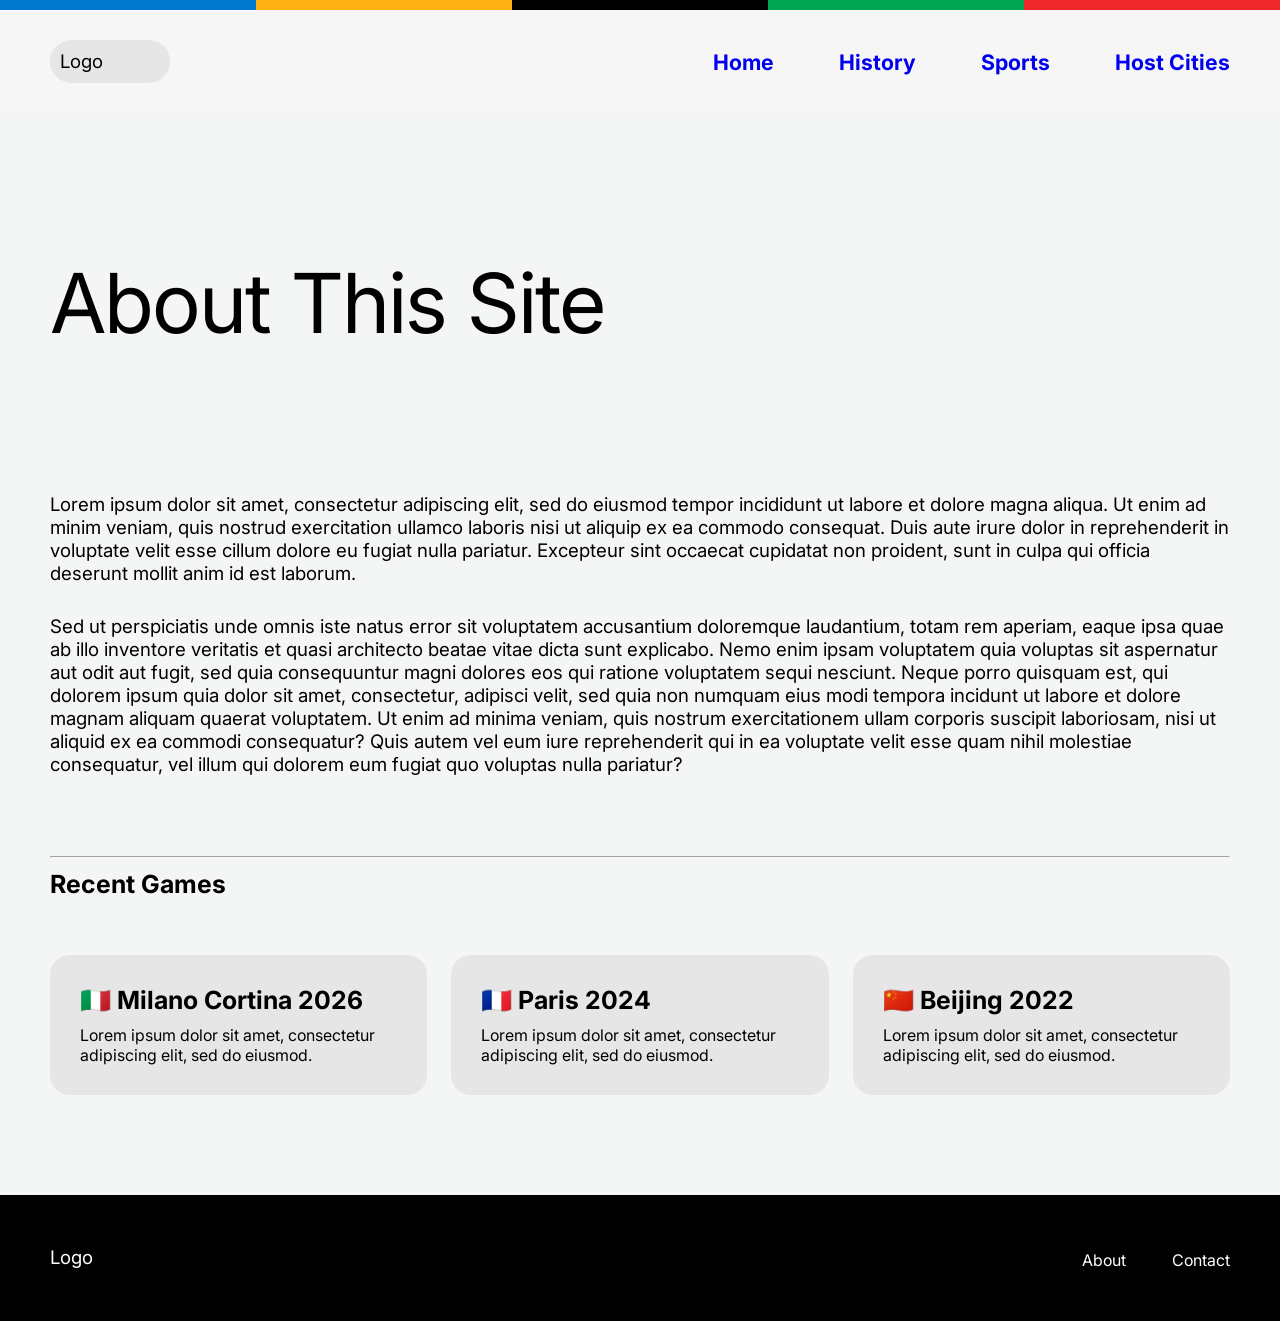
==== about.html @ b589bd87 "Initial commit" ====
<!DOCTYPE html>
<html lang="en">
<head>
  <link rel="stylesheet" type="text/css" href="styles.css">
  <meta charset="UTF-8">
  <title>Title</title>
</head>
<body>
<section class="top-brand-line">
  <div id="brand-color-1"></div>
  <div id="brand-color-2"></div>
  <div id="brand-color-3"></div>
  <div id="brand-color-4"></div>
  <div id="brand-color-5"></div>
</section>
<header>
  <div id="logo">
    <p>Logo</p>
  </div>
  <div>
    <nav class="main-navigation">
      <a href="index.html">Home</a>
      <a href="history.html">History</a>
      <a href="sports.html">Sports</a>
      <a href="host-cities.html">Host Cities</a>
    </nav>
  </div>
</header>
<main>
  <section class="page-title-area">
    <h1 class="page-title">About This Site</h1>
  </section>
  <section class="post-content">
    <p class="post-content-text-paragraph">Lorem ipsum dolor sit amet, consectetur adipiscing elit, sed do eiusmod tempor incididunt ut labore et dolore magna aliqua. Ut enim ad minim veniam, quis nostrud exercitation ullamco laboris nisi ut aliquip ex ea commodo consequat. Duis aute irure dolor in reprehenderit in voluptate velit esse cillum dolore eu fugiat nulla pariatur. Excepteur sint occaecat cupidatat non proident, sunt in culpa qui officia deserunt mollit anim id est laborum.</p>
    <p class="post-content-text-paragraph">Sed ut perspiciatis unde omnis iste natus error sit voluptatem accusantium doloremque laudantium, totam rem aperiam, eaque ipsa quae ab illo inventore veritatis et quasi architecto beatae vitae dicta sunt explicabo. Nemo enim ipsam voluptatem quia voluptas sit aspernatur aut odit aut fugit, sed quia consequuntur magni dolores eos qui ratione voluptatem sequi nesciunt. Neque porro quisquam est, qui dolorem ipsum quia dolor sit amet, consectetur, adipisci velit, sed quia non numquam eius modi tempora incidunt ut labore et dolore magnam aliquam quaerat voluptatem. Ut enim ad minima veniam, quis nostrum exercitationem ullam corporis suscipit laboriosam, nisi ut aliquid ex ea commodi consequatur? Quis autem vel eum iure reprehenderit qui in ea voluptate velit esse quam nihil molestiae consequatur, vel illum qui dolorem eum fugiat quo voluptas nulla pariatur?</p>
  </section>
  <hr>
  <h3>Recent Games</h3>
  <section id="recent-games-section">
    <div class="recent-games-card">
      <h3>🇮🇹 Milano Cortina 2026</h3>
      <p>Lorem ipsum dolor sit amet, consectetur adipiscing elit, sed do eiusmod.</p>
    </div>
    <div class="recent-games-card">
      <h3>🇫🇷 Paris 2024</h3>
      <p>Lorem ipsum dolor sit amet, consectetur adipiscing elit, sed do eiusmod.</p>
    </div>
    <div class="recent-games-card">
      <h3>🇨🇳 Beijing 2022</h3>
      <p>Lorem ipsum dolor sit amet, consectetur adipiscing elit, sed do eiusmod.</p>
    </div>
  </section>
</main>
<footer>
  <div>
    <p>Logo</p>
  </div>
  <div></div>
  <nav>
    <a class="footer-link" href="about.html">About</a>
    <a class="footer-link" href="contact.html">Contact</a>
  </nav>
  </div>
</footer>
</body>
</html>
---- styles.css ----
@font-face {
    font-family: "Inter";
    src: url('assets/Inter_18pt-Bold.ttf');
    font-weight: 700;
}

@font-face {
    font-family: "Inter";
    src: url('assets/Inter_18pt-Regular.ttf');
    font-weight: 400;
}

@font-face {
    font-family: "Inter";
    src: url('assets/Inter_18pt-Thin.ttf');
    font-weight: 200;
}

body {
    font-family: Inter;
    font-size: 16pt;
    margin: 0;
    background-color: #f4f5f5;
}

h3{
    margin: 0px;
}

p{
    font-size: 14pt;
    margin: 0;
}

a{
    text-decoration: none;
}

hr{
    border-color: #F6F6F6;
}

main{
    padding-left: 50px;
    padding-right: 50px;
}

#logo p{
    background-color: #e6e6e6;
    border-radius: 100px;
    width: 100px;
    padding: 10px 10px 10px 10px;
}

.highlighted-content-cards {
    display: grid;
    grid-template-columns: repeat(3, 1fr);
    grid-template-rows: 1fr;
    grid-column-gap: 24px;
    margin-bottom: 100px;
}

.card{
    background-color: #ffffff;
    border-radius: 20px;
    padding: 20px;
    flex: 1;
    display: flex;
    flex-direction: column;
}

.card-image-placeholder{
    background-color: #e6e6e6;
    height: 200px;
    border-radius: 12px;
    display: flex;
    align-items: center;
    justify-content: center;
    font-weight: 700;
    font-size: 1.1rem;
}

.card-title{
    font-size: 1.25rem;
    font-weight: 700;
    margin: 20px 0 10px 0;
    width: 70%;
}

.card-description{
    font-size: 0.95rem;
    color: #111;
    line-height: 1.4;
    margin: 0;
}

.card-content {
    flex-grow: 1; /* Pushes the footer down if descriptions are unequal lengths */
    margin-bottom: 20px;
}

.card-meta p{
    color: #888888;
    margin: 2px 0;
    font-size: 0.95rem;
}

header{
    background-color: #F6F6F6;
    padding: 30px 50px;
    display: flex;
    align-items: center;
    justify-content: space-between;
}

footer{
    background-color: black;
    padding: 50px 50px 50px 50px;
    display: flex;
    align-items: center;
    justify-content: space-between;
    color: white;
}

.footer-link{
    font-size: 12pt;
    color: white;
    margin-left: 40px;
}

.main-navigation{
    font-size: 16pt;
    font-weight: 700;
}

.main-navigation a{
    margin-left: 60px;
}

.main-navigation a:visited {
    text-decoration: none;
    color: black;
}

.main-navigation a:hover {
    text-decoration: none;
    color: gray;
}

.top-brand-line{
    display: flex;
    height: 10px;
}

#brand-color-1{
    background-color: #0078D0;
    width: 20%;
}

#brand-color-2{
    background-color: #FFB114;
    width: 20%;
}

#brand-color-3{
    background-color: #000000;
    width: 20%;
}

#brand-color-4{
    background-color: #00A651;
    width: 20%;
}

#brand-color-5{
    background-color: #F0282D;
    width: 20%;
}

#front-page-hero-text{
    font-size: 76pt;
    width: 70%;
    margin-top: 30px;
    margin-bottom: 60px;
    font-weight: 400;
    letter-spacing: -2px;
}

.front-page-hero-subtext{
    font-size: 24px;
    margin-bottom: 60px;
}

.front-page-about-section{
    display: grid;
    grid-template-columns: repeat(2, 1fr);
    grid-template-rows: 1fr;
    grid-column-gap: 100px;
    margin-top: 100px;
    margin-bottom: 100px;
    align-items: center;
}

#front-page-about-text p{
    margin-top: 15px;
}

#recent-games-section{
    display: grid;
    grid-template-columns: repeat(3, 1fr);
    grid-template-rows: 1fr;
    grid-column-gap: 24px;
    margin-bottom: 100px;
    margin-top: 56px;
}

.recent-games-card{
    background-color: #e6e6e6;
    border-radius: 20px;
    padding: 30px 30px 30px 30px;
}

.recent-games-card p{
    font-size: 16px;
    margin-top: 10px;
}

.page-title-area{
    margin-right: 50%;
}

.post-title{
    font-size: 62pt;
    font-weight: 400;
    letter-spacing: -2px;
    margin: 30px 0 30px 0;
}

.page-title{
    font-size: 62pt;
    font-weight: 400;
    letter-spacing: -2px;
    margin: 140px 0 140px 0;
}

.page-meta{
    font-size:10pt;
    color: #888888;
    margin-bottom: 30px;
}

.post-content{
    margin-bottom: 80px;
}

.post-content-text-paragraph{
    margin-top: 30px;
}
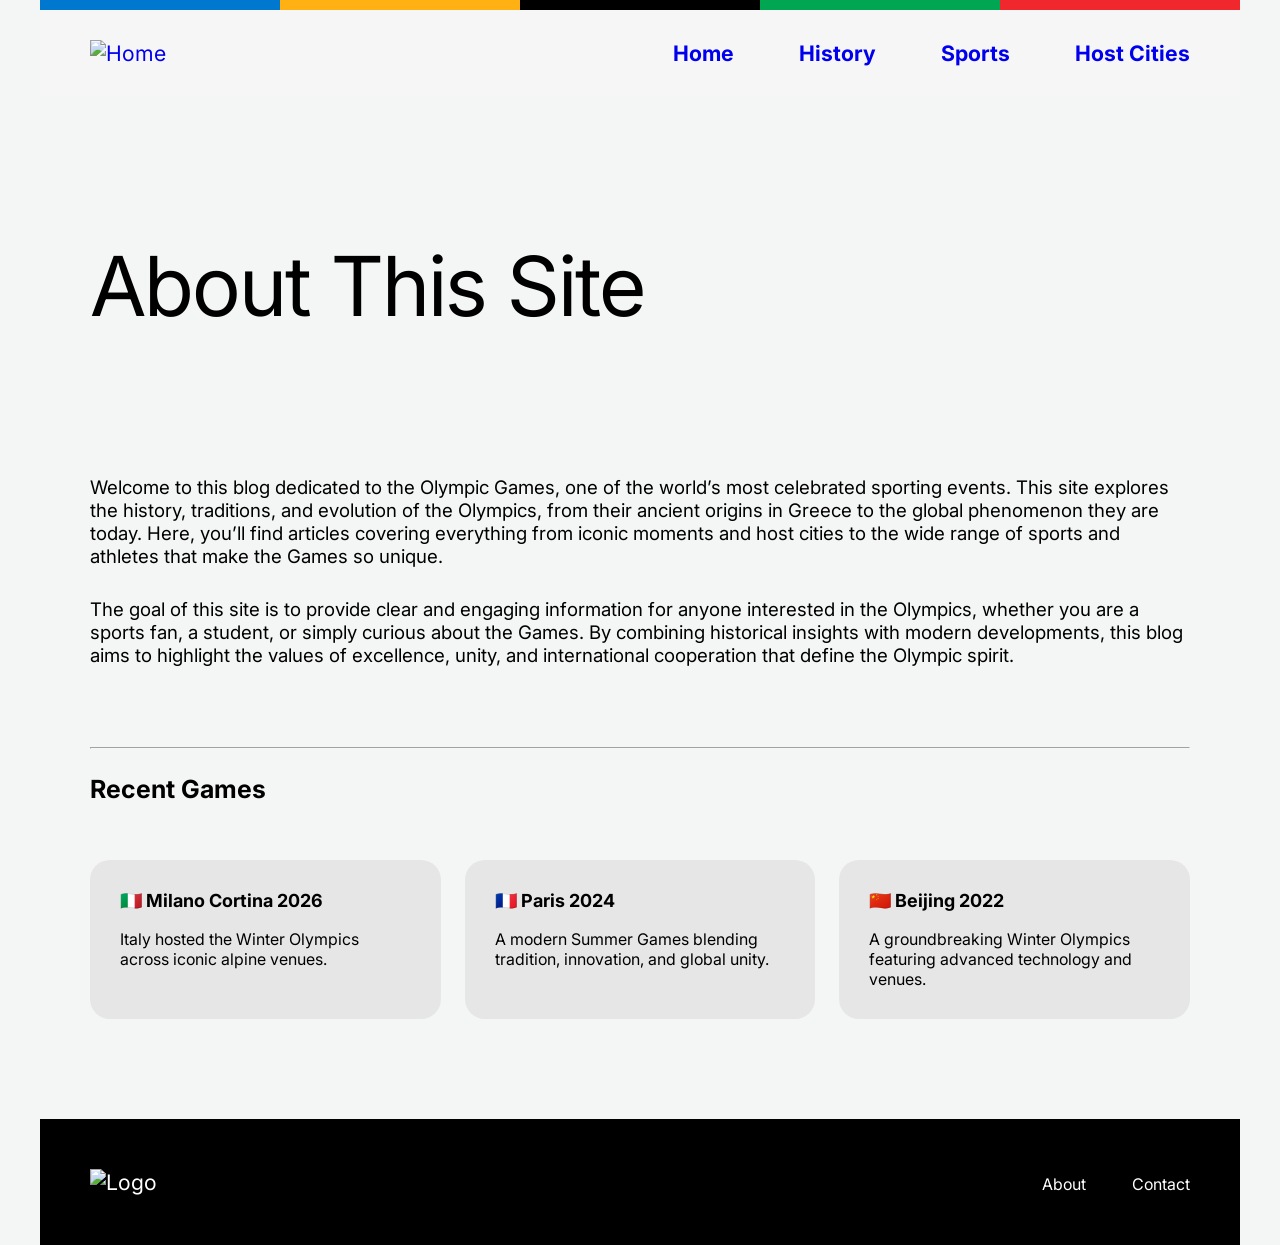
==== commit 100d2d11: "Add files via upload" ====
--- a/about.html
+++ b/about.html
@@ -14,46 +14,49 @@
   <div id="brand-color-5"></div>
 </section>
 <header>
-  <div id="logo">
-    <p>Logo</p>
+  <div id="header-logo">
+    <a href="index.html">
+      <img src="assets/olympic-hub-logo-01.png" alt="Home">
+    </a>
   </div>
-  <div>
-    <nav class="main-navigation">
-      <a href="index.html">Home</a>
-      <a href="history.html">History</a>
-      <a href="sports.html">Sports</a>
-      <a href="host-cities.html">Host Cities</a>
-    </nav>
-  </div>
+
+  <button class="menu-toggle">☰</button>
+
+  <nav class="main-navigation">
+    <a href="index.html">Home</a>
+    <a href="history.html">History</a>
+    <a href="sports.html">Sports</a>
+    <a href="host-cities.html">Host Cities</a>
+  </nav>
 </header>
 <main>
   <section class="page-title-area">
     <h1 class="page-title">About This Site</h1>
   </section>
   <section class="post-content">
-    <p class="post-content-text-paragraph">Lorem ipsum dolor sit amet, consectetur adipiscing elit, sed do eiusmod tempor incididunt ut labore et dolore magna aliqua. Ut enim ad minim veniam, quis nostrud exercitation ullamco laboris nisi ut aliquip ex ea commodo consequat. Duis aute irure dolor in reprehenderit in voluptate velit esse cillum dolore eu fugiat nulla pariatur. Excepteur sint occaecat cupidatat non proident, sunt in culpa qui officia deserunt mollit anim id est laborum.</p>
-    <p class="post-content-text-paragraph">Sed ut perspiciatis unde omnis iste natus error sit voluptatem accusantium doloremque laudantium, totam rem aperiam, eaque ipsa quae ab illo inventore veritatis et quasi architecto beatae vitae dicta sunt explicabo. Nemo enim ipsam voluptatem quia voluptas sit aspernatur aut odit aut fugit, sed quia consequuntur magni dolores eos qui ratione voluptatem sequi nesciunt. Neque porro quisquam est, qui dolorem ipsum quia dolor sit amet, consectetur, adipisci velit, sed quia non numquam eius modi tempora incidunt ut labore et dolore magnam aliquam quaerat voluptatem. Ut enim ad minima veniam, quis nostrum exercitationem ullam corporis suscipit laboriosam, nisi ut aliquid ex ea commodi consequatur? Quis autem vel eum iure reprehenderit qui in ea voluptate velit esse quam nihil molestiae consequatur, vel illum qui dolorem eum fugiat quo voluptas nulla pariatur?</p>
+    <p class="post-content-text-paragraph">Welcome to this blog dedicated to the Olympic Games, one of the world’s most celebrated sporting events. This site explores the history, traditions, and evolution of the Olympics, from their ancient origins in Greece to the global phenomenon they are today. Here, you’ll find articles covering everything from iconic moments and host cities to the wide range of sports and athletes that make the Games so unique.</p>
+    <p class="post-content-text-paragraph">The goal of this site is to provide clear and engaging information for anyone interested in the Olympics, whether you are a sports fan, a student, or simply curious about the Games. By combining historical insights with modern developments, this blog aims to highlight the values of excellence, unity, and international cooperation that define the Olympic spirit.</p>
   </section>
   <hr>
   <h3>Recent Games</h3>
   <section id="recent-games-section">
     <div class="recent-games-card">
       <h3>🇮🇹 Milano Cortina 2026</h3>
-      <p>Lorem ipsum dolor sit amet, consectetur adipiscing elit, sed do eiusmod.</p>
+      <p>Italy hosted the Winter Olympics across iconic alpine venues.</p>
     </div>
     <div class="recent-games-card">
       <h3>🇫🇷 Paris 2024</h3>
-      <p>Lorem ipsum dolor sit amet, consectetur adipiscing elit, sed do eiusmod.</p>
+      <p>A modern Summer Games blending tradition, innovation, and global unity.</p>
     </div>
     <div class="recent-games-card">
       <h3>🇨🇳 Beijing 2022</h3>
-      <p>Lorem ipsum dolor sit amet, consectetur adipiscing elit, sed do eiusmod.</p>
+      <p>A groundbreaking Winter Olympics featuring advanced technology and venues.</p>
     </div>
   </section>
 </main>
 <footer>
-  <div>
-    <p>Logo</p>
+  <div id="footer-logo">
+    <img src="assets/olympic-hub-logo-02.png" alt="Logo">
   </div>
   <div></div>
   <nav>
@@ -62,5 +65,13 @@
   </nav>
   </div>
 </footer>
+<script>
+  const toggle = document.querySelector('.menu-toggle');
+  const nav = document.querySelector('.main-navigation');
+
+  toggle.addEventListener('click', () => {
+    nav.classList.toggle('active');
+  });
+</script>
 </body>
 </html>
--- a/styles.css
+++ b/styles.css
@@ -19,15 +19,17 @@
 body {
     font-family: Inter;
     font-size: 16pt;
+    background-color: #f4f5f5;
+    max-width: 1200px;
+    margin: 0 auto;
+}
+
+p{
+    font-size: 14pt;
     margin: 0;
-    background-color: #f4f5f5;
-}
-
-h3{
-    margin: 0px;
-}
-
-p{
+}
+
+li{
     font-size: 14pt;
     margin: 0;
 }
@@ -61,23 +63,25 @@
 }
 
 .card{
-    background-color: #ffffff;
+    background-color: #e6e6e6;
     border-radius: 20px;
     padding: 20px;
     flex: 1;
     display: flex;
     flex-direction: column;
-}
-
-.card-image-placeholder{
-    background-color: #e6e6e6;
-    height: 200px;
-    border-radius: 12px;
-    display: flex;
-    align-items: center;
-    justify-content: center;
-    font-weight: 700;
-    font-size: 1.1rem;
+    transition: background-color 0.3s ease;
+}
+
+.card-1:hover {
+    background-color: #FFB114;
+}
+
+.card-2:hover {
+    background-color: #00A651;
+}
+
+.card-3:hover {
+    background-color: #0078D0;
 }
 
 .card-title{
@@ -179,7 +183,7 @@
 
 #front-page-hero-text{
     font-size: 76pt;
-    width: 70%;
+    width: 80%;
     margin-top: 30px;
     margin-bottom: 60px;
     font-weight: 400;
@@ -225,8 +229,13 @@
     margin-top: 10px;
 }
 
+.recent-games-card h3{
+    font-size: 18px;
+    margin-top: 0;
+}
+
 .page-title-area{
-    margin-right: 50%;
+    margin-right: 30%;
 }
 
 .post-title{
@@ -255,4 +264,205 @@
 
 .post-content-text-paragraph{
     margin-top: 30px;
+}
+
+#text-only-button{
+    font-size: 14pt;
+    color: #0078D0;
+}
+
+.read-more-button{
+    display: inline-block;
+    background-color: #00A651;
+    color: white;
+    font-size: 12pt;
+    padding: 10px;
+    margin-top: 20px;
+    border-radius: 5px;
+}
+
+.read-more-button:hover{
+    display: inline-block;
+    background-color: #0078D0;
+    color: white;
+    font-size: 12pt;
+    padding: 10px;
+    margin-top: 20px;
+}
+
+#header-logo img{
+    width: 150px;
+    height: auto;
+}
+
+#footer-logo img{
+    width: 200px;
+    height: auto;
+}
+
+.fs-input{
+    background-color: #e6e6e6;
+    width: 100%;
+    border-radius: 100px;
+    border-width: 0;
+    font-size: 16px;
+    padding: 15px 20px;
+    margin-top: 10px;
+}
+
+.fs-button{
+    background-color: #00A651;
+    width: 100%;
+    border-radius: 100px;
+    border-width: 0;
+    font-size: 18px;
+    padding-top: 15px;
+    padding-bottom: 15px;
+    margin-top: 30px;
+}
+
+.fs-label{
+    font-size: 18px;
+}
+
+.fs-field{
+    margin-top: 30px;
+}
+
+.fs-input,
+.fs-button {
+    box-sizing: border-box;
+}
+
+textarea.fs-input {
+    resize: none;
+}
+
+textarea.fs-input {
+    height: 150px;
+    border-radius: 30px;
+}
+
+.contact-form{
+    margin-top: 40px;
+}
+
+.post-image {
+    width: 100%;
+    height: 550px;
+    object-fit: cover;
+    border-radius: 10px;
+}
+
+.card-image {
+    width: 100%;
+    height: 200px;
+    object-fit: cover;
+    border-radius: 10px;
+}
+
+.menu-toggle {
+    display: none;
+    font-size: 28px;
+    background: none;
+    border: none;
+    cursor: pointer;
+}
+
+@media (max-width: 768px) {
+    .highlighted-content-cards,
+    #recent-games-section {
+        grid-template-columns: 1fr;
+    }
+
+    .front-page-about-section {
+        grid-template-columns: 1fr;
+        gap: 30px;
+    }
+
+    #front-page-hero-text {
+        font-size: 56px;
+        width: 80%;
+    }
+
+    .post-title,
+    .page-title {
+        font-size: 36px;
+        margin: 40px 0;
+    }
+
+    .main {
+        padding-left: 20px;
+        padding-right: 20px;
+    }
+
+    .header{
+        padding: 20px;
+        flex-direction: column;
+        align-items: flex-start;
+        gap: 20px;
+    }
+
+    .main-navigation {
+        flex-direction: column;
+        gap: 10px;
+    }
+
+    .main-navigation a {
+        margin-left: 0;
+    }
+
+    .card{
+        margin-bottom: 30px;
+    }
+
+    .recent-games-card{
+        margin-bottom: 30px;
+    }
+
+    .menu-toggle {
+        display: block;
+        z-index: 1001;
+    }
+
+    .main-navigation {
+        position: fixed;
+        top: 0;
+        left: 0;
+        width: 100%;
+        height: auto;
+
+        background-color: white;
+
+        display: flex;
+        flex-direction: column;
+        align-items: center;
+
+        padding: 80px 0px 20px 0px;
+
+        transform: translateY(-100%); /* hidden above screen */
+        transition: transform 0.3s ease;
+
+        z-index: 1000;
+
+        box-shadow: 0 4px 20px rgba(0,0,0,0.2);
+    }
+
+    .main-navigation.active {
+        transform: translateY(0);
+    }
+
+    .header {
+        flex-direction: column;
+        align-items: flex-start;
+    }
+
+    .main-navigation a {
+        margin: 10px 0;
+        font-size: 18px;
+    }
+
+    header {
+        flex-direction: row;
+    }
 }
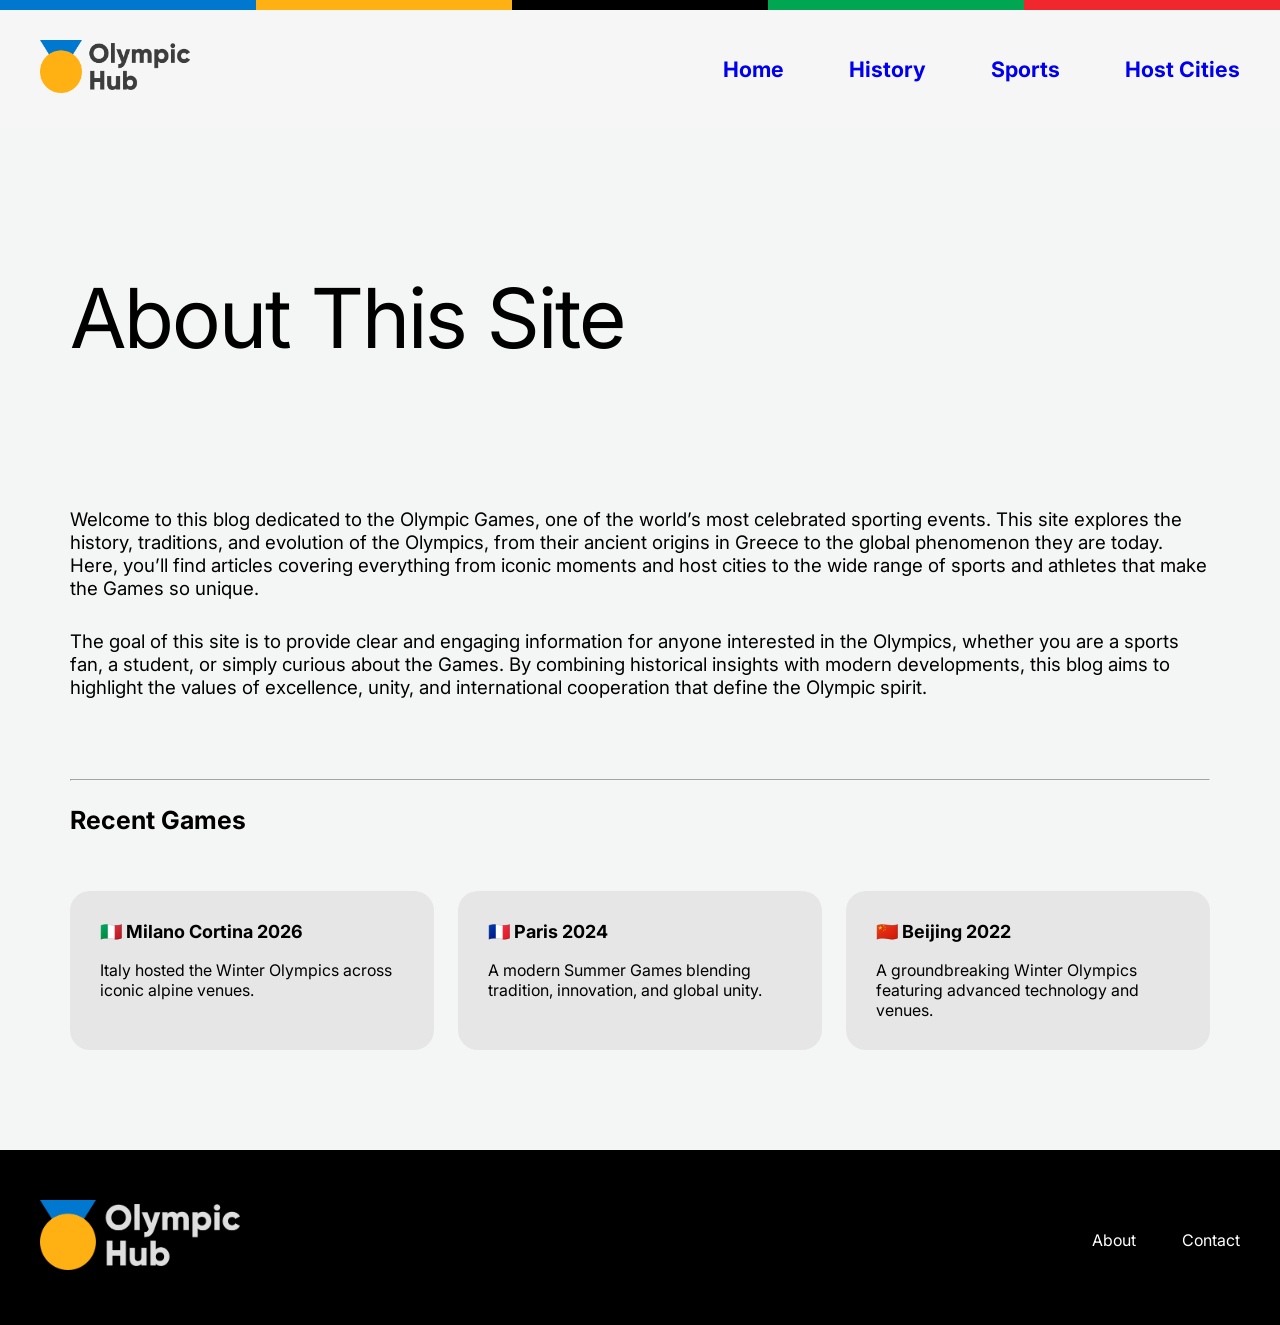
==== commit 26effa75: "Add files via upload" ====
--- a/about.html
+++ b/about.html
@@ -14,6 +14,7 @@
   <div id="brand-color-5"></div>
 </section>
 <header>
+  <div class="container">
   <div id="header-logo">
     <a href="index.html">
       <img src="assets/olympic-hub-logo-01.png" alt="Home">
@@ -28,8 +29,10 @@
     <a href="sports.html">Sports</a>
     <a href="host-cities.html">Host Cities</a>
   </nav>
+  </div>
 </header>
 <main>
+  <div class="container">
   <section class="page-title-area">
     <h1 class="page-title">About This Site</h1>
   </section>
@@ -53,8 +56,10 @@
       <p>A groundbreaking Winter Olympics featuring advanced technology and venues.</p>
     </div>
   </section>
+  </div>
 </main>
 <footer>
+  <div class="container">
   <div id="footer-logo">
     <img src="assets/olympic-hub-logo-02.png" alt="Logo">
   </div>
--- a/styles.css
+++ b/styles.css
@@ -20,8 +20,13 @@
     font-family: Inter;
     font-size: 16pt;
     background-color: #f4f5f5;
+    margin: 0;
+}
+
+.container {
     max-width: 1200px;
     margin: 0 auto;
+    padding: 0 20px;
 }
 
 p{
@@ -109,21 +114,27 @@
     font-size: 0.95rem;
 }
 
-header{
+header {
     background-color: #F6F6F6;
-    padding: 30px 50px;
+}
+
+header .container {
     display: flex;
     align-items: center;
     justify-content: space-between;
-}
-
-footer{
+    padding: 30px 20px;
+}
+
+footer {
     background-color: black;
-    padding: 50px 50px 50px 50px;
+    color: white;
+}
+
+footer .container {
     display: flex;
     align-items: center;
     justify-content: space-between;
-    color: white;
+    padding: 50px 20px;
 }
 
 .footer-link{
@@ -369,7 +380,7 @@
     cursor: pointer;
 }
 
-@media (max-width: 768px) {
+@media (max-width: 1000px) {
     .highlighted-content-cards,
     #recent-games-section {
         grid-template-columns: 1fr;
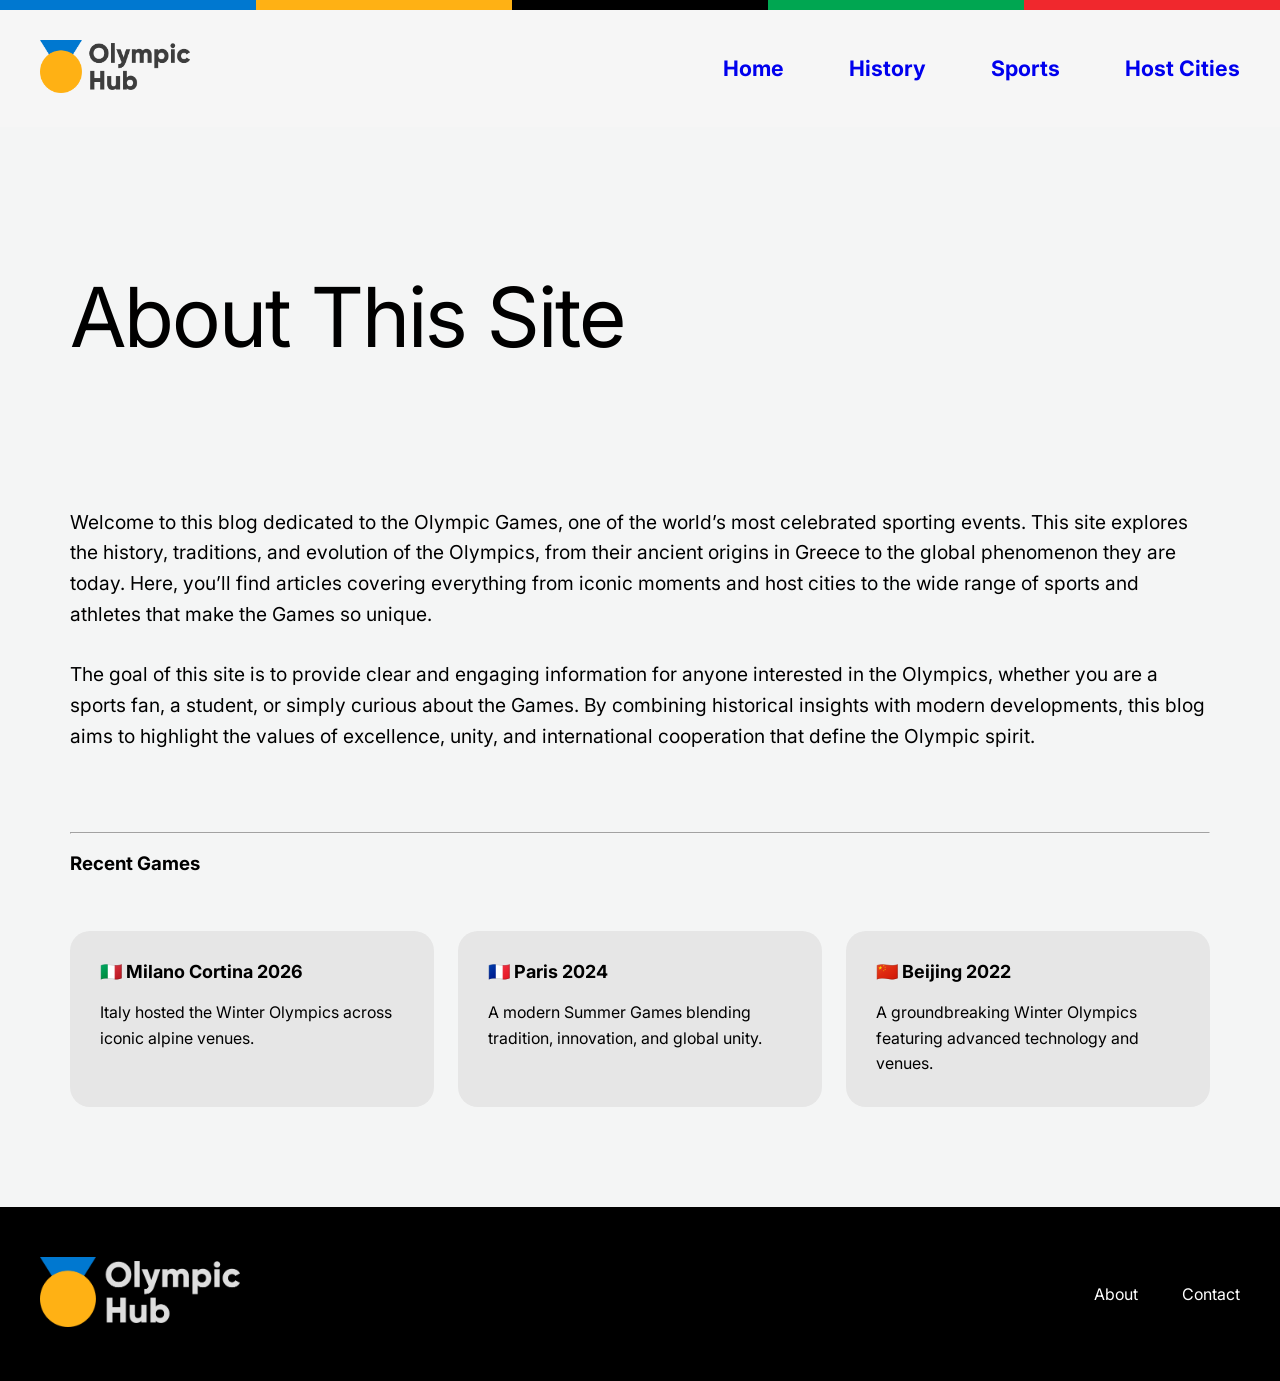
==== commit 5a470809: "Add files via upload" ====
--- a/about.html
+++ b/about.html
@@ -1,6 +1,7 @@
 <!DOCTYPE html>
 <html lang="en">
 <head>
+  <meta name="viewport" content="width=device-width, initial-scale=1.0">
   <link rel="stylesheet" type="text/css" href="styles.css">
   <meta charset="UTF-8">
   <title>Title</title>
--- a/styles.css
+++ b/styles.css
@@ -18,7 +18,7 @@
 
 body {
     font-family: Inter;
-    font-size: 16pt;
+    font-size: 16px;
     background-color: #f4f5f5;
     margin: 0;
 }
@@ -30,12 +30,13 @@
 }
 
 p{
-    font-size: 14pt;
+    font-size: 1.2rem;
     margin: 0;
+    line-height: 1.6;
 }
 
 li{
-    font-size: 14pt;
+    font-size: 1.2rem;
     margin: 0;
 }
 
@@ -138,7 +139,7 @@
 }
 
 .footer-link{
-    font-size: 12pt;
+    font-size: 1rem;
     color: white;
     margin-left: 40px;
 }
@@ -476,4 +477,8 @@
     header {
         flex-direction: row;
     }
+
+    body{
+        font-size: 18px;
+    }
 }
